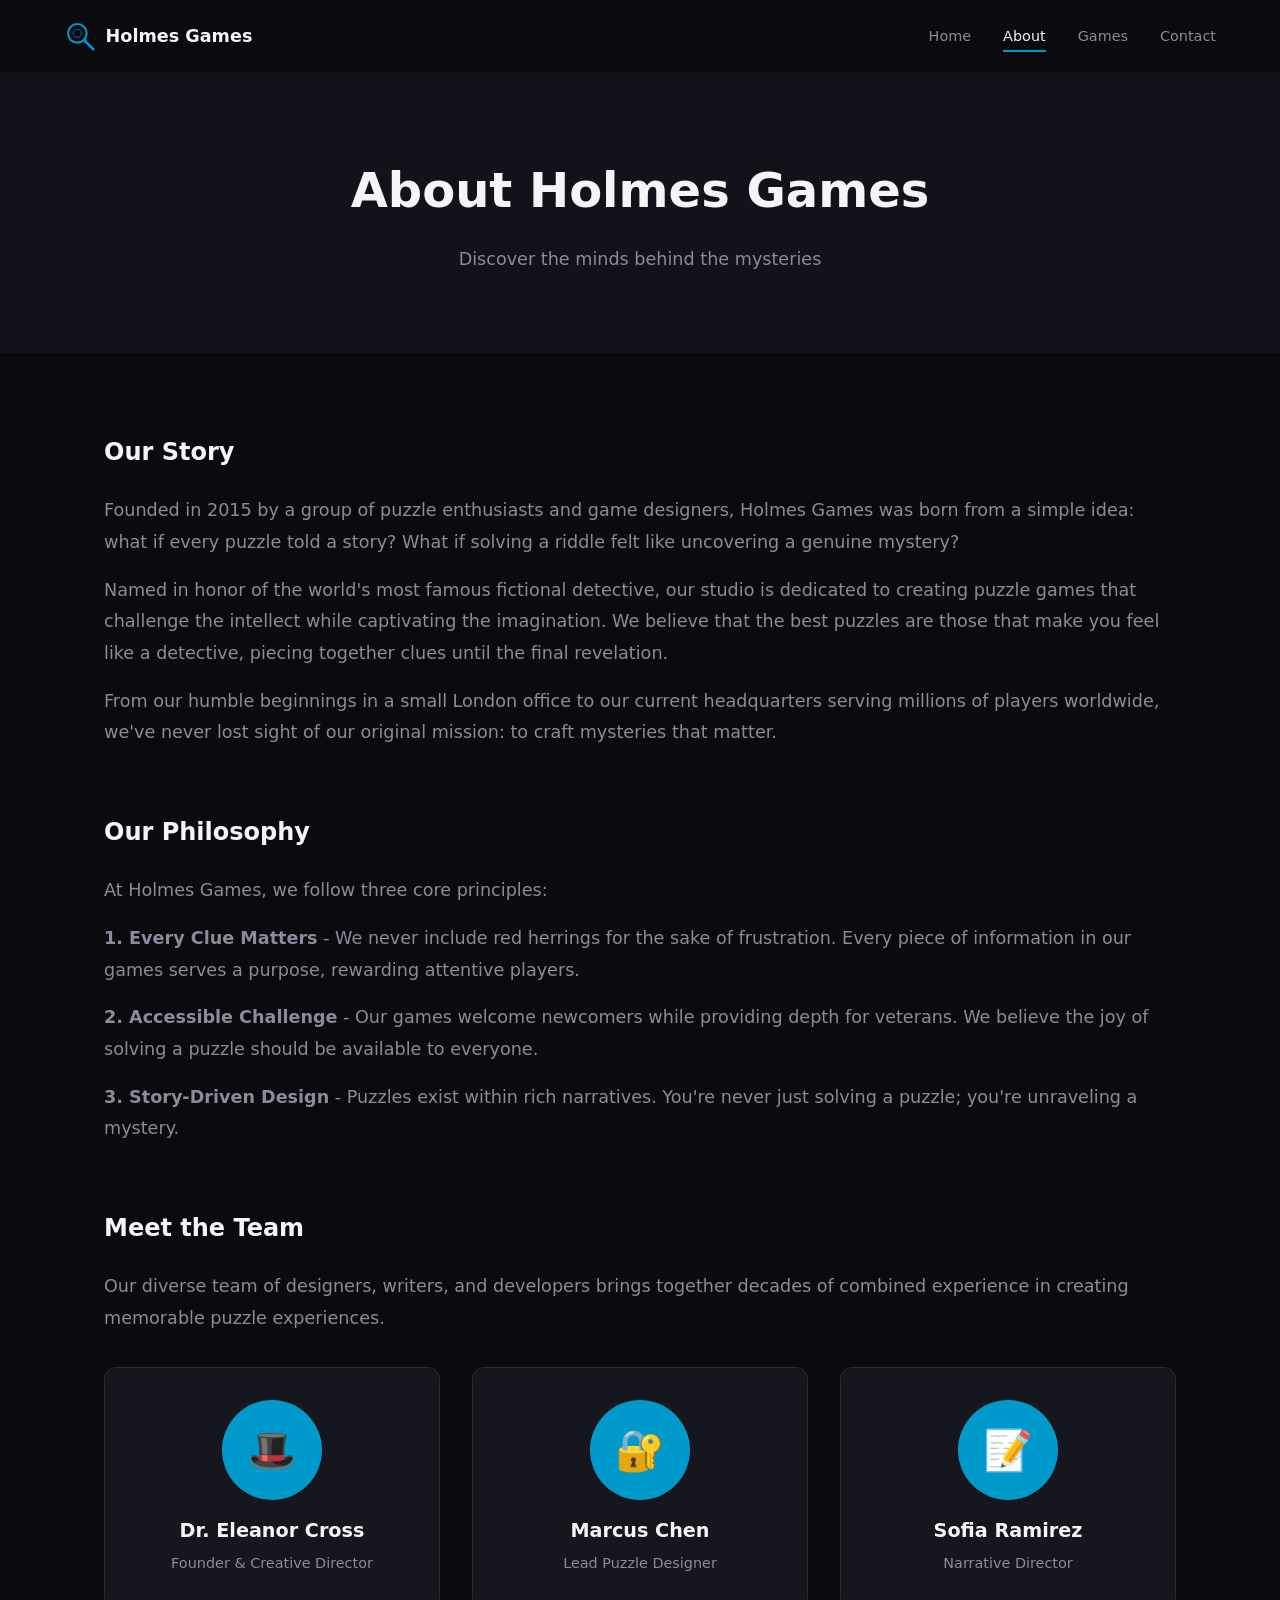
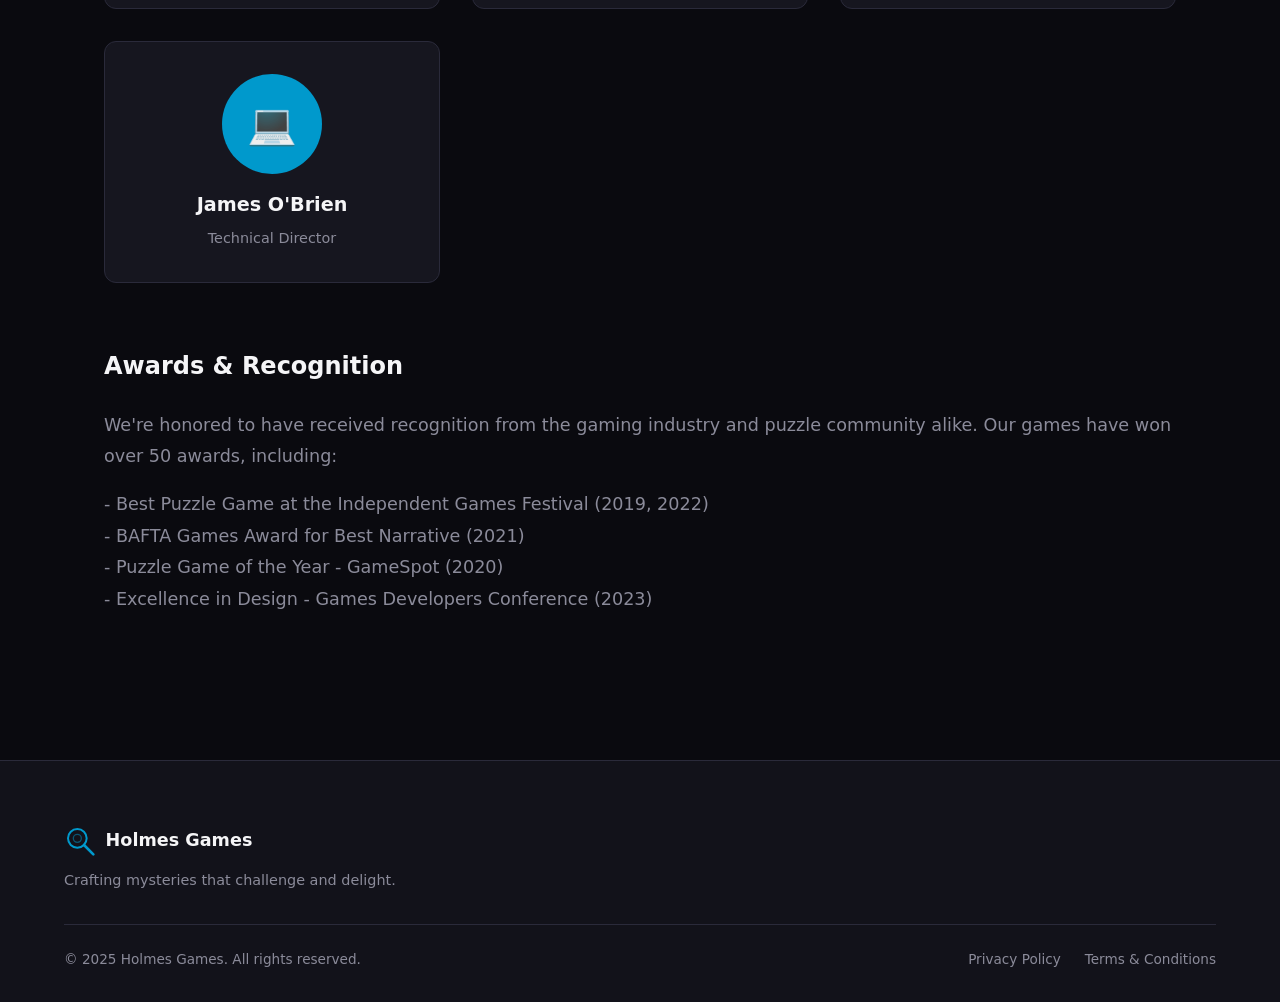
==== about.html @ ea0aa801 "full first website push" ====
<!DOCTYPE html>
<html lang="en">
<head>
    <meta charset="UTF-8">
    <meta name="viewport" content="width=device-width, initial-scale=1.0">
    <title>About Us | Holmes Games</title>
    <link rel="stylesheet" href="styles.css">
</head>
<body>
    <!-- Navigation -->
    <nav class="navbar">
        <a href="index.html" class="logo">
            <svg class="logo-icon" viewBox="0 0 48 48" fill="none" xmlns="http://www.w3.org/2000/svg">
                <circle cx="20" cy="20" r="14" stroke="currentColor" stroke-width="3" fill="none"/>
                <line x1="30" y1="30" x2="44" y2="44" stroke="currentColor" stroke-width="4" stroke-linecap="round"/>
                <circle cx="20" cy="20" r="6" stroke="currentColor" stroke-width="2" fill="none" opacity="0.5"/>
            </svg>
            <span class="logo-text">Holmes Games</span>
        </a>
        <button class="mobile-menu-btn" onclick="toggleMobileMenu()">
            <span></span>
            <span></span>
            <span></span>
        </button>
        <ul class="nav-links">
            <li><a href="index.html">Home</a></li>
            <li><a href="about.html" class="active">About</a></li>
            <li><a href="games.html">Games</a></li>
            <li><a href="contact.html">Contact</a></li>
        </ul>
    </nav>

    <!-- Page Header -->
    <header class="page-header">
        <h1>About Holmes Games</h1>
        <p>Discover the minds behind the mysteries</p>
    </header>

    <!-- About Content -->
    <main class="about-content">
        <section class="about-section">
            <h2>Our Story</h2>
            <p>
                Founded in 2015 by a group of puzzle enthusiasts and game designers, Holmes Games 
                was born from a simple idea: what if every puzzle told a story? What if solving 
                a riddle felt like uncovering a genuine mystery?
            </p>
            <p>
                Named in honor of the world's most famous fictional detective, our studio is 
                dedicated to creating puzzle games that challenge the intellect while captivating 
                the imagination. We believe that the best puzzles are those that make you feel 
                like a detective, piecing together clues until the final revelation.
            </p>
            <p>
                From our humble beginnings in a small London office to our current headquarters 
                serving millions of players worldwide, we've never lost sight of our original 
                mission: to craft mysteries that matter.
            </p>
        </section>

        <section class="about-section">
            <h2>Our Philosophy</h2>
            <p>
                At Holmes Games, we follow three core principles:
            </p>
            <p>
                <strong>1. Every Clue Matters</strong> - We never include red herrings for the sake of 
                frustration. Every piece of information in our games serves a purpose, rewarding 
                attentive players.
            </p>
            <p>
                <strong>2. Accessible Challenge</strong> - Our games welcome newcomers while providing 
                depth for veterans. We believe the joy of solving a puzzle should be available to 
                everyone.
            </p>
            <p>
                <strong>3. Story-Driven Design</strong> - Puzzles exist within rich narratives. 
                You're never just solving a puzzle; you're unraveling a mystery.
            </p>
        </section>

        <section class="about-section">
            <h2>Meet the Team</h2>
            <p>
                Our diverse team of designers, writers, and developers brings together decades 
                of combined experience in creating memorable puzzle experiences.
            </p>
            <div class="team-grid">
                <div class="team-member">
                    <div class="team-avatar">🎩</div>
                    <h3>Dr. Eleanor Cross</h3>
                    <span>Founder & Creative Director</span>
                </div>
                <div class="team-member">
                    <div class="team-avatar">🔐</div>
                    <h3>Marcus Chen</h3>
                    <span>Lead Puzzle Designer</span>
                </div>
                <div class="team-member">
                    <div class="team-avatar">📝</div>
                    <h3>Sofia Ramirez</h3>
                    <span>Narrative Director</span>
                </div>
                <div class="team-member">
                    <div class="team-avatar">💻</div>
                    <h3>James O'Brien</h3>
                    <span>Technical Director</span>
                </div>
            </div>
        </section>

        <section class="about-section">
            <h2>Awards & Recognition</h2>
            <p>
                We're honored to have received recognition from the gaming industry and puzzle 
                community alike. Our games have won over 50 awards, including:
            </p>
            <p>
                - Best Puzzle Game at the Independent Games Festival (2019, 2022)<br>
                - BAFTA Games Award for Best Narrative (2021)<br>
                - Puzzle Game of the Year - GameSpot (2020)<br>
                - Excellence in Design - Games Developers Conference (2023)
            </p>
        </section>
    </main>

    <!-- Footer -->
    <footer class="footer">
        <div class="footer-main">
            <div class="footer-brand">
                <a href="index.html" class="logo">
                    <svg class="logo-icon" viewBox="0 0 48 48" fill="none" xmlns="http://www.w3.org/2000/svg">
                        <circle cx="20" cy="20" r="14" stroke="currentColor" stroke-width="3" fill="none"/>
                        <line x1="30" y1="30" x2="44" y2="44" stroke="currentColor" stroke-width="4" stroke-linecap="round"/>
                        <circle cx="20" cy="20" r="6" stroke="currentColor" stroke-width="2" fill="none" opacity="0.5"/>
                    </svg>
                    <span class="logo-text">Holmes Games</span>
                </a>
                <p class="footer-tagline">Crafting mysteries that challenge and delight.</p>
            </div>
        </div>
        <div class="footer-bottom">
            <p>&copy; 2025 Holmes Games. All rights reserved.</p>
            <div class="footer-links">
                <a href="privacy.html">Privacy Policy</a>
                <a href="terms.html">Terms & Conditions</a>
            </div>
        </div>
    </footer>

    <script src="script.js"></script>
</body>
</html>
---- styles.css ----
/* CSS Reset & Variables */
* {
    margin: 0;
    padding: 0;
    box-sizing: border-box;
}

:root {
    --color-bg: #0a0a0f;
    --color-bg-secondary: #12121a;
    --color-bg-card: #16161f;
    --color-text: #f5f5f7;
    --color-text-muted: #8b8b9a;
    --color-primary: #09c;
    --color-primary-hover: #0ad;
    --color-accent: #0ad;
    --color-highlight-accent: rgb(94, 200, 232);
    --color-border: #2a2a3a;
    
    --font-sans: 'Segoe UI', system-ui, -apple-system, sans-serif;
    --font-serif: Georgia, 'Times New Roman', serif;
    
    --transition-fast: 0.2s ease;
    --transition-medium: 0.3s ease;
}

html {
    scroll-behavior: smooth;
}

body {
    font-family: var(--font-sans);
    background-color: var(--color-bg);
    color: var(--color-text);
    line-height: 1.6;
    min-height: 100vh;
}

a {
    text-decoration: none;
    color: inherit;
    transition: color var(--transition-fast);
}

/* Navigation */
.navbar {
    display: flex;
    justify-content: space-between;
    align-items: center;
    padding: 1.25rem 5%;
    background: var(--color-bg);
    position: sticky;
    top: 0;
    z-index: 1000;
}

.logo {
    display: flex;
    align-items: center;
    gap: 0.6rem;
}

.logo-icon {
    width: 32px;
    height: 32px;
    color: var(--color-primary);
}

.logo-text {
    font-family: var(--font-sans);
    font-size: 1.1rem;
    font-weight: 700;
    color: var(--color-text);
}

.nav-links {
    display: flex;
    list-style: none;
    gap: 2rem;
}

.nav-links a {
    font-size: 0.9rem;
    font-weight: 500;
    color: var(--color-text-muted);
    position: relative;
    padding: 0.5rem 0;
}

.nav-links a:hover,
.nav-links a.active {
    color: var(--color-text);
}

.nav-links a::after {
    content: '';
    position: absolute;
    bottom: 0;
    left: 0;
    width: 0;
    height: 2px;
    background: var(--color-primary);
    transition: width var(--transition-medium);
}

.nav-links a:hover::after,
.nav-links a.active::after {
    width: 100%;
}

.mobile-menu-btn {
    display: none;
    flex-direction: column;
    gap: 5px;
    background: none;
    border: none;
    cursor: pointer;
    padding: 0.5rem;
}

.mobile-menu-btn span {
    width: 25px;
    height: 2px;
    background: var(--color-text);
    transition: var(--transition-fast);
}

/* Hero Section */
.hero {
    display: flex;
    flex-direction: column;
    align-items: center;
    justify-content: center;
    min-height: 75vh;
    padding: 6rem 5%;
    text-align: center;
    /* background: var(--color-bg); */
    background-image: url("./hero-bg.png");
    background-position: center;
    background-size: cover;
    position: relative;
}

.hero-content {
    max-width: 900px;
    position: relative;
    z-index: 2;
}

.hero-tagline {
    font-size: 1em;
    font-weight: 400;
    text-transform: uppercase;
    letter-spacing: 2px;
    color: var(--color-highlight-accent);
    margin-bottom: 1.5rem;
}

.hero-title {
    font-family: var(--font-sans);
    font-size: clamp(2.5rem, 6vw, 4.5rem);
    font-weight: 700;
    line-height: 1.2;
    margin-bottom: 1.5rem;
}

.hero-line {
    display: block;
}
.hero-emphasis {
    font-style: italic;
    font-size: 1.05em;
}

.hero-line.highlight {
    color: var(--color-text);
}

.hero-description {
    font-size: 1.25rem;
    color: var(--color-text-muted);
    margin-bottom: 2rem;
    max-width: 700px;
    margin-left: auto;
    margin-right: auto;
    line-height: 1.6;
}

.hero-buttons {
    display: flex;
    gap: 1rem;
    justify-content: center;
    flex-wrap: wrap;
}

.btn {
    display: inline-block;
    padding: 0.875rem 1.75rem;
    font-size: 0.95rem;
    font-weight: 600;
    border-radius: 6px;
    cursor: pointer;
    transition: all var(--transition-fast);
    border: none;
}

.btn-primary {
    background: var(--color-primary);
    color: #ffffff;
}

.btn-primary:hover {
    background: var(--color-primary-hover);
}

.btn-secondary {
    background: var(--color-bg-card);
    color: var(--color-text);
    border: 1px solid var(--color-border);
}

.btn-secondary:hover {
    border-color: var(--color-primary);
    color: var(--color-primary);
}

/* Featured Games Section */
.featured-games {
    padding: 6rem 5%;
    background: var(--color-bg-secondary);
}

.section-header {
    text-align: center;
    margin-bottom: 4rem;
}

.section-header h2 {
    font-family: var(--font-sans);
    font-size: 2.5rem;
    margin-bottom: 0.75rem;
    font-weight: 600;
}

.section-header p {
    color: var(--color-text-muted);
    font-size: 1.1rem;
}

.games-grid {
    display: grid;
    grid-template-columns: repeat(auto-fit, minmax(300px, 1fr));
    gap: 2rem;
    max-width: 1400px;
    margin: 0 auto;
}

.game-card {
    background: var(--color-bg-card);
    border-radius: 12px;
    overflow: hidden;
    transition: transform var(--transition-medium), box-shadow var(--transition-medium);
    border: 1px solid var(--color-border);
}

.game-card:hover {
    transform: translateY(-8px);
    box-shadow: 0 20px 40px rgba(0, 153, 204, 0.15);
}

.game-image {
    height: 200px;
    display: flex;
    align-items: center;
    justify-content: center;
    position: relative;
}

.game-icon {
    font-size: 4rem;
}

.game-badge {
    position: absolute;
    top: 1rem;
    right: 1rem;
    background: var(--color-primary);
    color: #ffffff;
    padding: 0.35rem 0.75rem;
    border-radius: 20px;
    font-size: 0.75rem;
    font-weight: 600;
    text-transform: uppercase;
}

.game-content {
    padding: 1.5rem;
}

.game-genre {
    display: inline-block;
    font-size: 0.75rem;
    text-transform: uppercase;
    letter-spacing: 1px;
    color: var(--color-primary);
    margin-bottom: 0.5rem;
}

.game-content h3 {
    font-family: var(--font-sans);
    font-size: 1.4rem;
    margin-bottom: 0.75rem;
    font-weight: 700;
}

.game-content p {
    color: var(--color-text-muted);
    font-size: 0.95rem;
    margin-bottom: 1rem;
    line-height: 1.5;
    max-width: 600px;
}

.game-link {
    color: var(--color-primary);
    font-weight: 600;
    font-size: 0.9rem;
    position: relative;
    display: inline-block;
}

.game-link:hover {
    color: var(--color-highlight-accent);
}

/* Stats Section */
.stats-section {
    display: flex;
    justify-content: center;
    gap: 6rem;
    padding: 5rem 5%;
    background: var(--color-bg);
    flex-wrap: wrap;
}

.stat {
    text-align: center;
}

.stat-number {
    display: block;
    font-family: var(--font-sans);
    font-size: 3.5rem;
    font-weight: 700;
    color: var(--color-primary);
    margin-bottom: 0.5rem;
}

.stat-label {
    display: block;
    font-size: 0.9rem;
    color: var(--color-text-muted);
    text-transform: uppercase;
    letter-spacing: 1px;
    margin-bottom: 0.5rem;
    font-weight: 600;
}

/* Footer */
.footer {
    background: var(--color-bg-secondary);
    padding: 4rem 5% 2rem;
    border-top: 1px solid var(--color-border);
}

.footer-main {
    max-width: 1400px;
    margin: 0 auto 2rem;
}

.footer-brand .logo {
    margin-bottom: 0.75rem;
}

.footer-tagline {
    color: var(--color-text-muted);
    font-size: 0.9rem;
}

.footer-bottom {
    display: flex;
    justify-content: space-between;
    align-items: center;
    padding-top: 1.5rem;
    border-top: 1px solid var(--color-border);
    flex-wrap: wrap;
    gap: 1rem;
    max-width: 1400px;
    margin: 0 auto;
}

.footer-bottom p {
    color: var(--color-text-muted);
    font-size: 0.85rem;
}

.footer-links {
    display: flex;
    gap: 1.5rem;
}

.footer-links a {
    color: var(--color-text-muted);
    font-size: 0.85rem;
}

.footer-links a:hover {
    color: var(--color-text);
}

/* About Page Styles */
.page-header {
    text-align: center;
    padding: 5rem 4rem;
    background: var(--color-bg-secondary);
}

.page-header h1 {
    font-family: var(--font-sans);
    font-size: clamp(2rem, 4vw, 3rem);
    margin-bottom: 1rem;
    font-weight: 700;
}

.page-header p {
    color: var(--color-text-muted);
    font-size: 1.1rem;
    max-width: 600px;
    margin: 0 auto;
}

.about-content {
    padding: 5rem 5%;
    max-width: 1200px;
    margin: 0 auto;
}

.about-section {
    margin-bottom: 4rem;
}

.about-section h2 {
    font-family: var(--font-sans);
    font-size: 1.5rem;
    color: var(--color-text);
    margin-bottom: 1.5rem;
    font-weight: 700;
}

.about-section p {
    color: var(--color-text-muted);
    font-size: 1.1rem;
    line-height: 1.8;
    margin-bottom: 1rem;
}

.team-grid {
    display: grid;
    grid-template-columns: repeat(auto-fit, minmax(250px, 1fr));
    gap: 2rem;
    margin-top: 2rem;
}

.team-member {
    background: var(--color-bg-card);
    padding: 2rem;
    border-radius: 12px;
    text-align: center;
    border: 1px solid var(--color-border);
}

.team-avatar {
    width: 100px;
    height: 100px;
    border-radius: 50%;
    background: var(--color-primary);
    margin: 0 auto 1rem;
    display: flex;
    align-items: center;
    justify-content: center;
    font-size: 2.5rem;
}

.team-member h3 {
    font-size: 1.2rem;
    margin-bottom: 0.25rem;
}

.team-member span {
    color: var(--color-text-muted);
    font-size: 0.9rem;
}

/* Games Page Styles */
.games-page-grid {
    padding: 0;
    display: flex;
    flex-direction: column;
    gap: 0;
}

.game-card-large {
    display: flex;
    flex-direction: row;
    background: var(--color-bg);
    overflow: hidden;
    border-bottom: 1px solid var(--color-border);
    transition: background var(--transition-medium);
}

.game-card-large:hover {
    background: var(--color-bg-card);
}

.game-card-large .game-image {
    width: 400px;
    min-height: 320px;
    flex-shrink: 0;
    height: auto;
}

.game-card-large .game-content {
    padding: 2.5rem 3rem;
}

.game-card-large h3 {
    font-family: var(--font-sans);
    font-size: 1.75rem;
    margin-bottom: 1rem;
    font-weight: 700;
}

.game-features {
    display: flex;
    flex-wrap: wrap;
    gap: 0.5rem;
    margin-top: 1.5rem;
}

.game-feature {
    background: var(--color-bg-secondary);
    padding: 0.4rem 0.85rem;
    border-radius: 4px;
    font-size: 0.75rem;
    color: var(--color-text-muted);
    font-weight: 500;
}

/* Contact Page Styles */
.contact-section {
    padding: 5rem 5%;
    max-width: 800px;
    margin: 0 auto;
}

.contact-form {
    background: var(--color-bg-card);
    padding: 3rem;
    border-radius: 16px;
    border: 1px solid var(--color-border);
}

.form-group {
    margin-bottom: 1.5rem;
}

.form-group label {
    display: block;
    margin-bottom: 0.5rem;
    font-weight: 500;
    color: var(--color-text);
}

.form-group input,
.form-group textarea,
.form-group select {
    width: 100%;
    padding: 1rem;
    background: var(--color-bg);
    border: 1px solid var(--color-border);
    border-radius: 8px;
    color: var(--color-text);
    font-family: var(--font-sans);
    font-size: 1rem;
    transition: border-color var(--transition-fast);
}

.form-group input:focus,
.form-group textarea:focus,
.form-group select:focus {
    outline: none;
    border-color: var(--color-primary);
}

.form-group textarea {
    min-height: 150px;
    resize: vertical;
}

.form-submit {
    width: 100%;
    padding: 1rem;
    background: var(--color-primary);
    color: var(--color-bg);
    border: none;
    border-radius: 8px;
    font-size: 1rem;
    font-weight: 600;
    cursor: pointer;
    transition: background var(--transition-fast);
}

.form-submit:hover {
    background: var(--color-primary-hover);
}

/* Security warning banner (for training display) */
.security-warning {
    background: #ff4444;
    color: white;
    padding: 1rem;
    text-align: center;
    font-size: 0.9rem;
}

.security-warning strong {
    display: block;
    margin-bottom: 0.25rem;
}

/* Legal Pages */
.legal-content {
    padding: 4rem 5%;
    max-width: 900px;
    margin: 0 auto;
}

.legal-content h2 {
    font-family: var(--font-sans);
    font-size: 1.25rem;
    color: var(--color-text);
    margin-top: 2rem;
    margin-bottom: 1rem;
    font-weight: 700;
}

.legal-content p,
.legal-content li {
    color: var(--color-text-muted);
    line-height: 1.8;
    margin-bottom: 1rem;
}

.legal-content ul {
    padding-left: 1.5rem;
}

/* Responsive Design */
@media (max-width: 768px) {
    .nav-links {
        display: none;
        position: absolute;
        top: 100%;
        left: 0;
        right: 0;
        background: var(--color-bg-secondary);
        flex-direction: column;
        padding: 1rem;
        gap: 0;
        border-bottom: 1px solid var(--color-border);
    }

    .nav-links.active {
        display: flex;
    }

    .nav-links li {
        border-bottom: 1px solid var(--color-border);
    }

    .nav-links li:last-child {
        border-bottom: none;
    }

    .nav-links a {
        display: block;
        padding: 1rem;
    }

    .mobile-menu-btn {
        display: flex;
    }

    .hero {
        padding: 4rem 5%;
        min-height: 50vh;
    }

    .magnifying-glass-hero {
        width: 300px;
        height: 300px;
    }

    .stats-section {
        gap: 2rem 4rem;
        padding: 3rem 5%;
    }

    .stat-number {
        font-size: 2.5rem;
    }

    .footer-bottom {
        flex-direction: column;
        text-align: center;
    }

    .game-card {
        flex-direction: column;
    }

    .game-card .game-image {
        width: 100%;
        min-height: 200px;
    }

    .game-card .game-content {
        padding: 1.5rem;
    }

    .game-card-large {
        flex-direction: column;
    }

    .game-card-large .game-image {
        width: 100%;
        min-height: 200px;
    }

    .game-card-large .game-content {
        padding: 1.5rem;
    }

    .contact-form {
        padding: 1.5rem;
    }
}
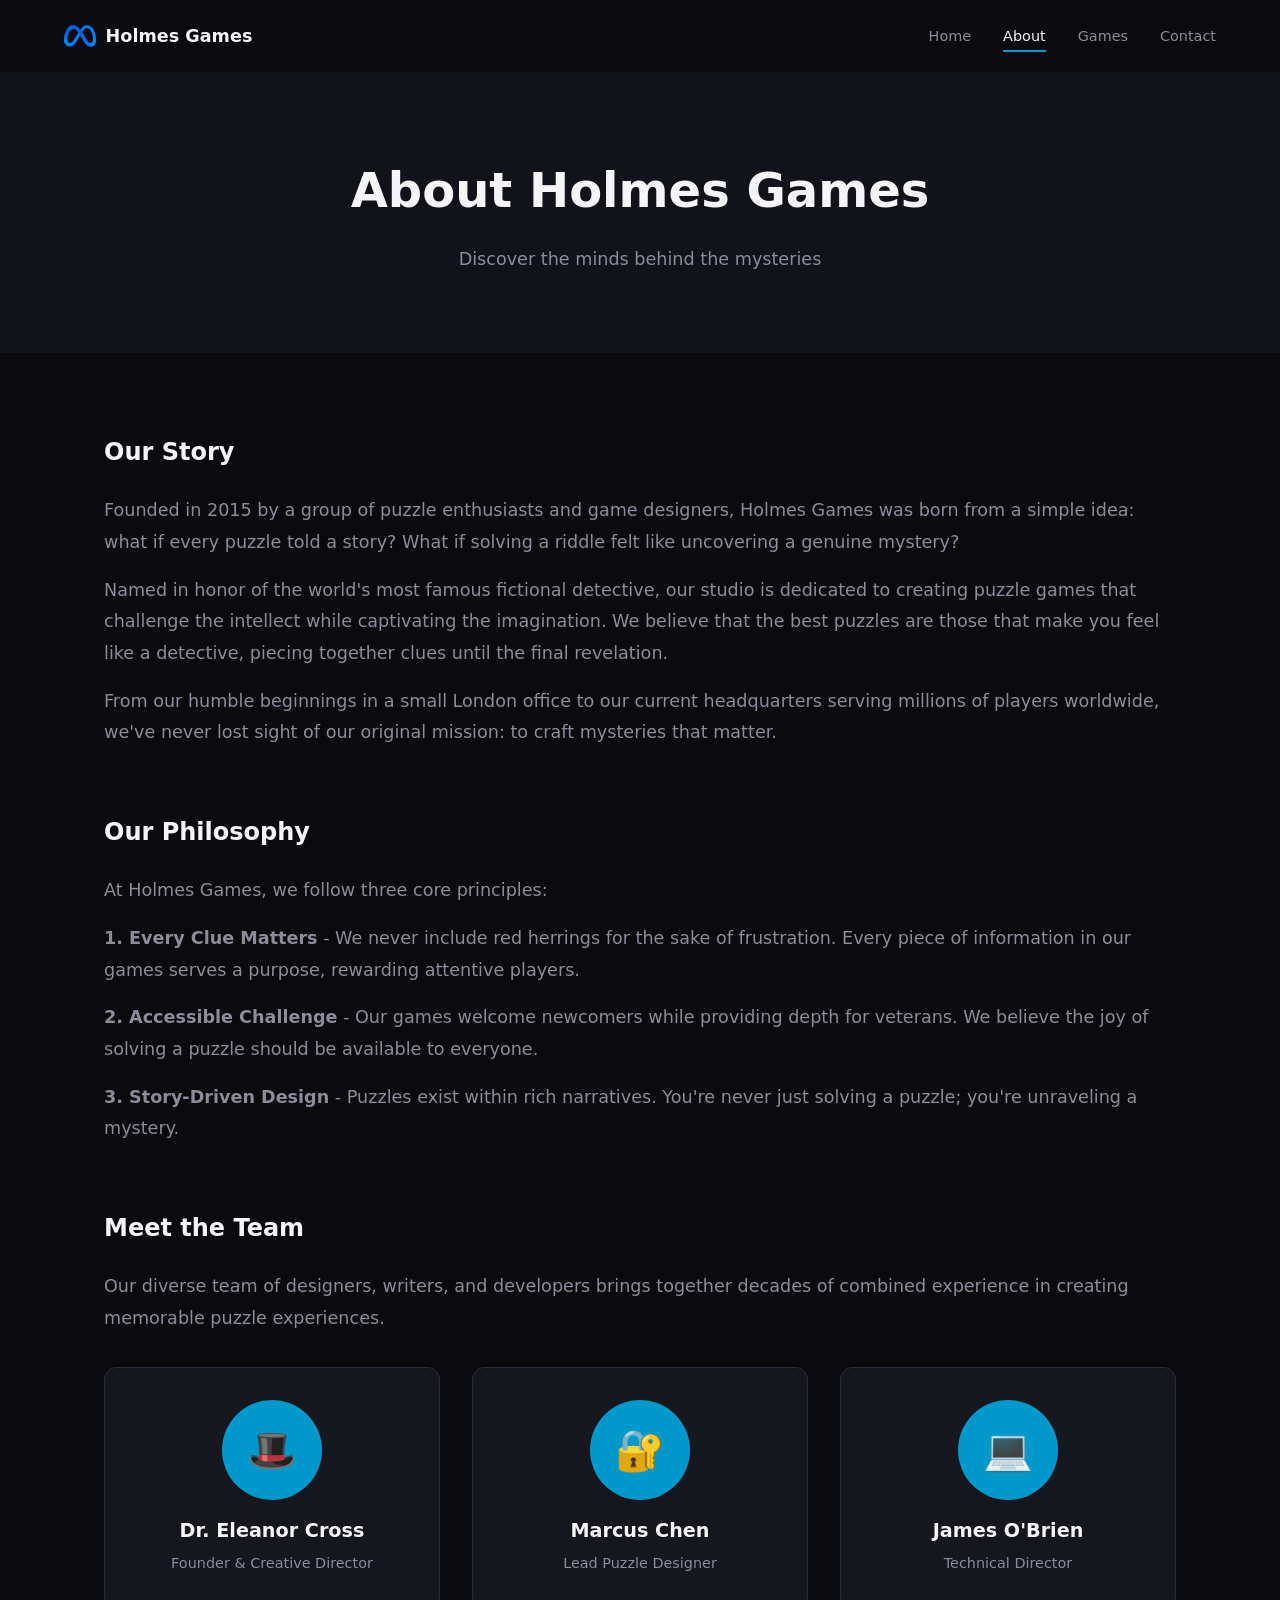
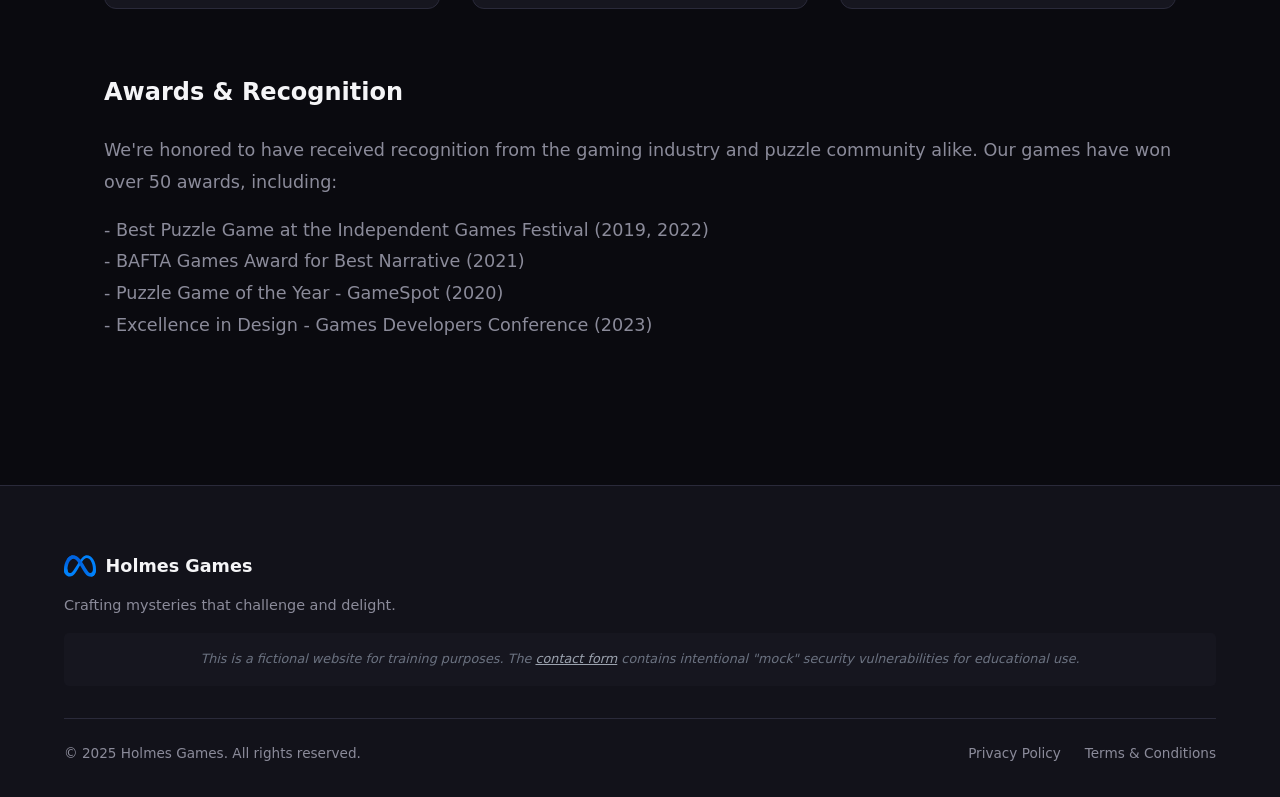
==== commit 10e92e40: "rework of warning ui, terms and privacy content" ====
--- a/about.html
+++ b/about.html
@@ -10,10 +10,8 @@
     <!-- Navigation -->
     <nav class="navbar">
         <a href="index.html" class="logo">
-            <svg class="logo-icon" viewBox="0 0 48 48" fill="none" xmlns="http://www.w3.org/2000/svg">
-                <circle cx="20" cy="20" r="14" stroke="currentColor" stroke-width="3" fill="none"/>
-                <line x1="30" y1="30" x2="44" y2="44" stroke="currentColor" stroke-width="4" stroke-linecap="round"/>
-                <circle cx="20" cy="20" r="6" stroke="currentColor" stroke-width="2" fill="none" opacity="0.5"/>
+            <svg class="logo-icon" preserveAspectRatio="xMidYMid" viewBox="0 0 256 171">
+                <defs><linearGradient id="meta__a" x1="13.878%" x2="89.144%" y1="55.934%" y2="58.694%"><stop offset="0%" stop-color="#0064E1"/><stop offset="40%" stop-color="#0064E1"/><stop offset="83%" stop-color="#0073EE"/><stop offset="100%" stop-color="#0082FB"/></linearGradient><linearGradient id="meta__b" x1="54.315%" x2="54.315%" y1="82.782%" y2="39.307%"><stop offset="0%" stop-color="#0082FB"/><stop offset="100%" stop-color="#0064E0"/></linearGradient></defs><path fill="#0081FB" d="M27.651 112.136c0 9.775 2.146 17.28 4.95 21.82 3.677 5.947 9.16 8.466 14.751 8.466 7.211 0 13.808-1.79 26.52-19.372 10.185-14.092 22.186-33.874 30.26-46.275l13.675-21.01c9.499-14.591 20.493-30.811 33.1-41.806C161.196 4.985 172.298 0 183.47 0c18.758 0 36.625 10.87 50.3 31.257C248.735 53.584 256 81.707 256 110.729c0 17.253-3.4 29.93-9.187 39.946-5.591 9.686-16.488 19.363-34.818 19.363v-27.616c15.695 0 19.612-14.422 19.612-30.927 0-23.52-5.484-49.623-17.564-68.273-8.574-13.23-19.684-21.313-31.907-21.313-13.22 0-23.859 9.97-35.815 27.75-6.356 9.445-12.882 20.956-20.208 33.944l-8.066 14.289c-16.203 28.728-20.307 35.271-28.408 46.07-14.2 18.91-26.324 26.076-42.287 26.076-18.935 0-30.91-8.2-38.325-20.556C2.973 139.413 0 126.202 0 111.148l27.651.988Z"/><path fill="url(#meta__a)" d="M21.802 33.206C34.48 13.666 52.774 0 73.757 0 85.91 0 97.99 3.597 110.605 13.897c13.798 11.261 28.505 29.805 46.853 60.368l6.58 10.967c15.881 26.459 24.917 40.07 30.205 46.49 6.802 8.243 11.565 10.7 17.752 10.7 15.695 0 19.612-14.422 19.612-30.927l24.393-.766c0 17.253-3.4 29.93-9.187 39.946-5.591 9.686-16.488 19.363-34.818 19.363-11.395 0-21.49-2.475-32.654-13.007-8.582-8.083-18.615-22.443-26.334-35.352l-22.96-38.352C118.528 64.08 107.96 49.73 101.845 43.23c-6.578-6.988-15.036-15.428-28.532-15.428-10.923 0-20.2 7.666-27.963 19.39L21.802 33.206Z"/><path fill="url(#meta__b)" d="M73.312 27.802c-10.923 0-20.2 7.666-27.963 19.39-10.976 16.568-17.698 41.245-17.698 64.944 0 9.775 2.146 17.28 4.95 21.82L9.027 149.482C2.973 139.413 0 126.202 0 111.148 0 83.772 7.514 55.24 21.802 33.206 34.48 13.666 52.774 0 73.757 0l-.445 27.802Z"/>
             </svg>
             <span class="logo-text">Holmes Games</span>
         </a>
@@ -97,11 +95,6 @@
                     <span>Lead Puzzle Designer</span>
                 </div>
                 <div class="team-member">
-                    <div class="team-avatar">📝</div>
-                    <h3>Sofia Ramirez</h3>
-                    <span>Narrative Director</span>
-                </div>
-                <div class="team-member">
                     <div class="team-avatar">💻</div>
                     <h3>James O'Brien</h3>
                     <span>Technical Director</span>
@@ -129,14 +122,13 @@
         <div class="footer-main">
             <div class="footer-brand">
                 <a href="index.html" class="logo">
-                    <svg class="logo-icon" viewBox="0 0 48 48" fill="none" xmlns="http://www.w3.org/2000/svg">
-                        <circle cx="20" cy="20" r="14" stroke="currentColor" stroke-width="3" fill="none"/>
-                        <line x1="30" y1="30" x2="44" y2="44" stroke="currentColor" stroke-width="4" stroke-linecap="round"/>
-                        <circle cx="20" cy="20" r="6" stroke="currentColor" stroke-width="2" fill="none" opacity="0.5"/>
+                    <svg class="logo-icon" preserveAspectRatio="xMidYMid" viewBox="0 0 256 171">
+                        <defs><linearGradient id="meta__a" x1="13.878%" x2="89.144%" y1="55.934%" y2="58.694%"><stop offset="0%" stop-color="#0064E1"/><stop offset="40%" stop-color="#0064E1"/><stop offset="83%" stop-color="#0073EE"/><stop offset="100%" stop-color="#0082FB"/></linearGradient><linearGradient id="meta__b" x1="54.315%" x2="54.315%" y1="82.782%" y2="39.307%"><stop offset="0%" stop-color="#0082FB"/><stop offset="100%" stop-color="#0064E0"/></linearGradient></defs><path fill="#0081FB" d="M27.651 112.136c0 9.775 2.146 17.28 4.95 21.82 3.677 5.947 9.16 8.466 14.751 8.466 7.211 0 13.808-1.79 26.52-19.372 10.185-14.092 22.186-33.874 30.26-46.275l13.675-21.01c9.499-14.591 20.493-30.811 33.1-41.806C161.196 4.985 172.298 0 183.47 0c18.758 0 36.625 10.87 50.3 31.257C248.735 53.584 256 81.707 256 110.729c0 17.253-3.4 29.93-9.187 39.946-5.591 9.686-16.488 19.363-34.818 19.363v-27.616c15.695 0 19.612-14.422 19.612-30.927 0-23.52-5.484-49.623-17.564-68.273-8.574-13.23-19.684-21.313-31.907-21.313-13.22 0-23.859 9.97-35.815 27.75-6.356 9.445-12.882 20.956-20.208 33.944l-8.066 14.289c-16.203 28.728-20.307 35.271-28.408 46.07-14.2 18.91-26.324 26.076-42.287 26.076-18.935 0-30.91-8.2-38.325-20.556C2.973 139.413 0 126.202 0 111.148l27.651.988Z"/><path fill="url(#meta__a)" d="M21.802 33.206C34.48 13.666 52.774 0 73.757 0 85.91 0 97.99 3.597 110.605 13.897c13.798 11.261 28.505 29.805 46.853 60.368l6.58 10.967c15.881 26.459 24.917 40.07 30.205 46.49 6.802 8.243 11.565 10.7 17.752 10.7 15.695 0 19.612-14.422 19.612-30.927l24.393-.766c0 17.253-3.4 29.93-9.187 39.946-5.591 9.686-16.488 19.363-34.818 19.363-11.395 0-21.49-2.475-32.654-13.007-8.582-8.083-18.615-22.443-26.334-35.352l-22.96-38.352C118.528 64.08 107.96 49.73 101.845 43.23c-6.578-6.988-15.036-15.428-28.532-15.428-10.923 0-20.2 7.666-27.963 19.39L21.802 33.206Z"/><path fill="url(#meta__b)" d="M73.312 27.802c-10.923 0-20.2 7.666-27.963 19.39-10.976 16.568-17.698 41.245-17.698 64.944 0 9.775 2.146 17.28 4.95 21.82L9.027 149.482C2.973 139.413 0 126.202 0 111.148 0 83.772 7.514 55.24 21.802 33.206 34.48 13.666 52.774 0 73.757 0l-.445 27.802Z"/>
                     </svg>
                     <span class="logo-text">Holmes Games</span>
                 </a>
                 <p class="footer-tagline">Crafting mysteries that challenge and delight.</p>
+                <p class="footer-training-notice">This is a fictional website for training purposes. The <a href="contact.html">contact form</a> contains intentional "mock" security vulnerabilities for educational use.</p>
             </div>
         </div>
         <div class="footer-bottom">
--- a/styles.css
+++ b/styles.css
@@ -624,18 +624,25 @@
     background: var(--color-primary-hover);
 }
 
-/* Security warning banner (for training display) */
-.security-warning {
-    background: #ff4444;
-    color: white;
-    padding: 1rem;
+/* Subtle footer training notice */
+.footer-training-notice {
+    margin: 1rem 0;
     text-align: center;
-    font-size: 0.9rem;
-}
-
-.security-warning strong {
-    display: block;
-    margin-bottom: 0.25rem;
+    padding: 1rem 5%;
+    background: var(--color-bg-card);
+    font-size: 0.8rem;
+    color: #6b7280;
+    border-radius: 5px;
+    font-style: italic;
+}
+
+.footer-training-notice a {
+    color: #9ca3af;
+    text-decoration: underline;
+}
+
+.footer-training-notice a:hover {
+    color: var(--color-text-muted);
 }
 
 /* Legal Pages */
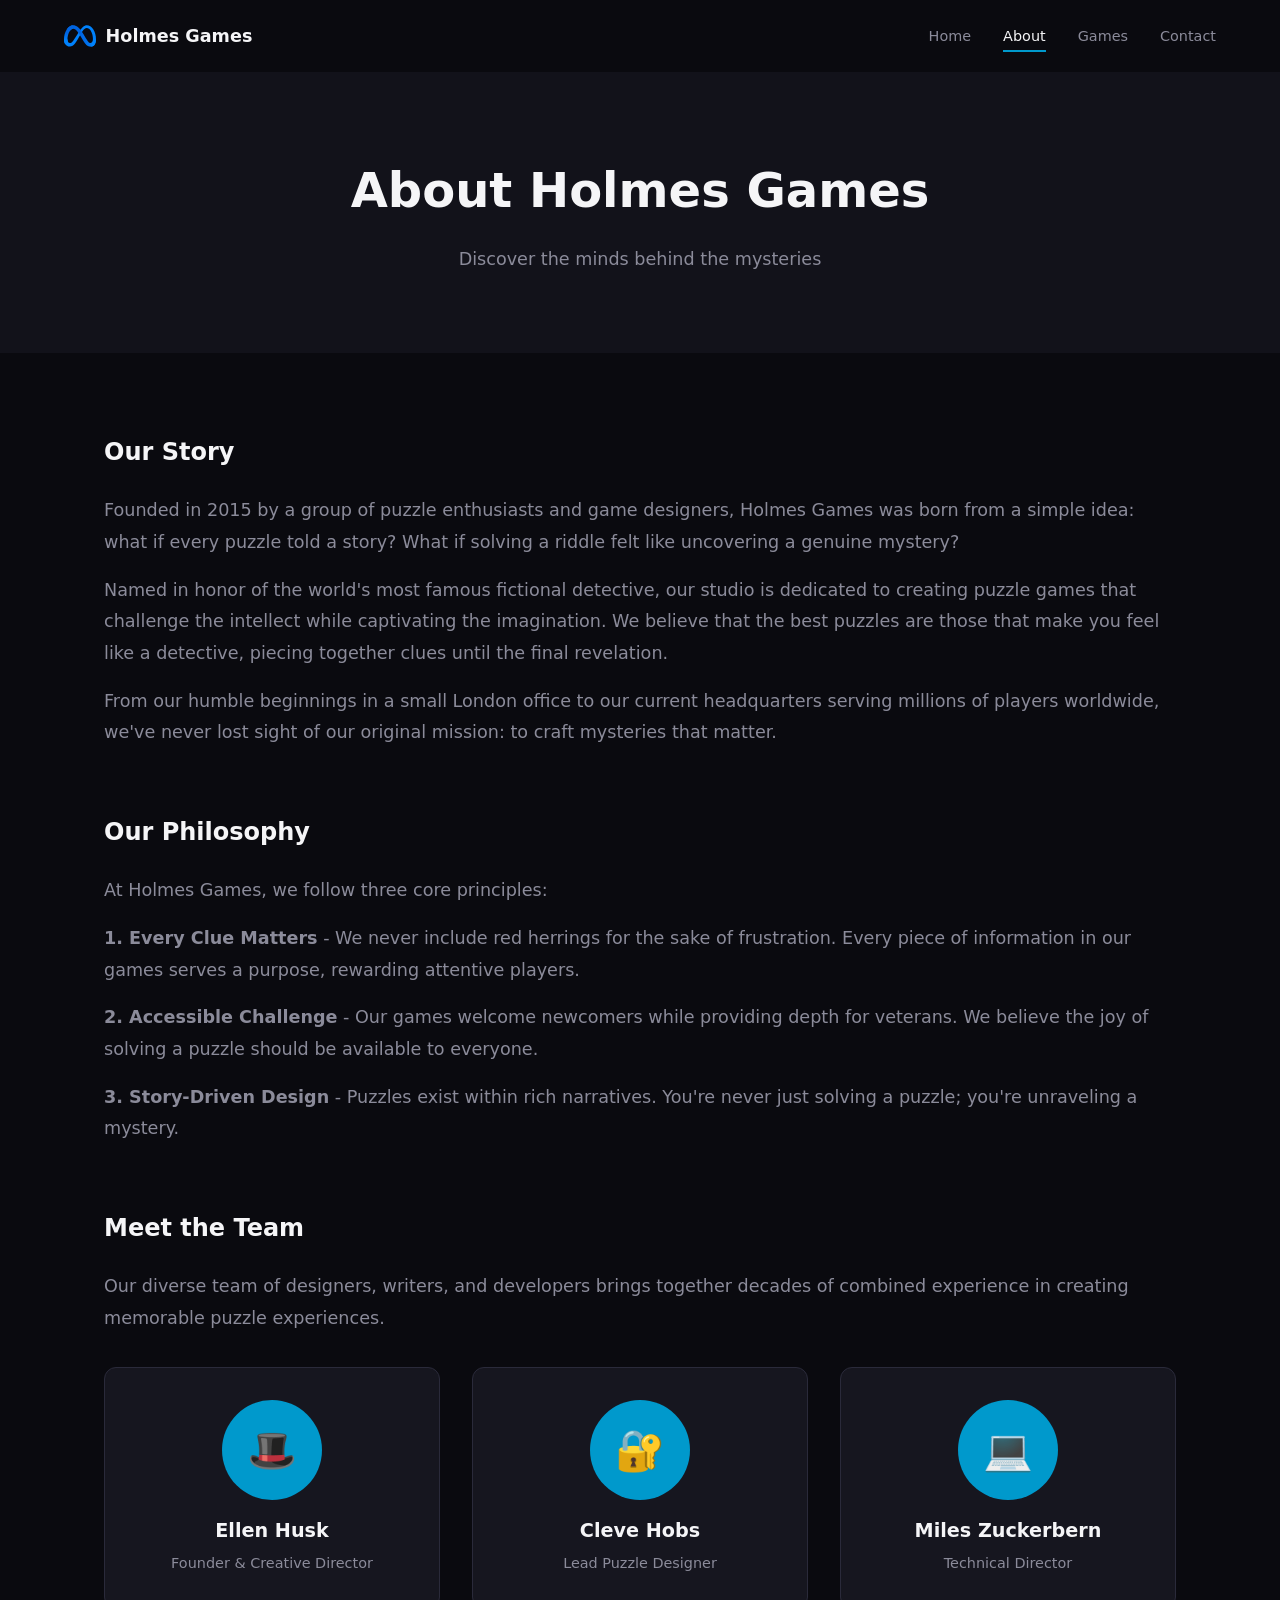
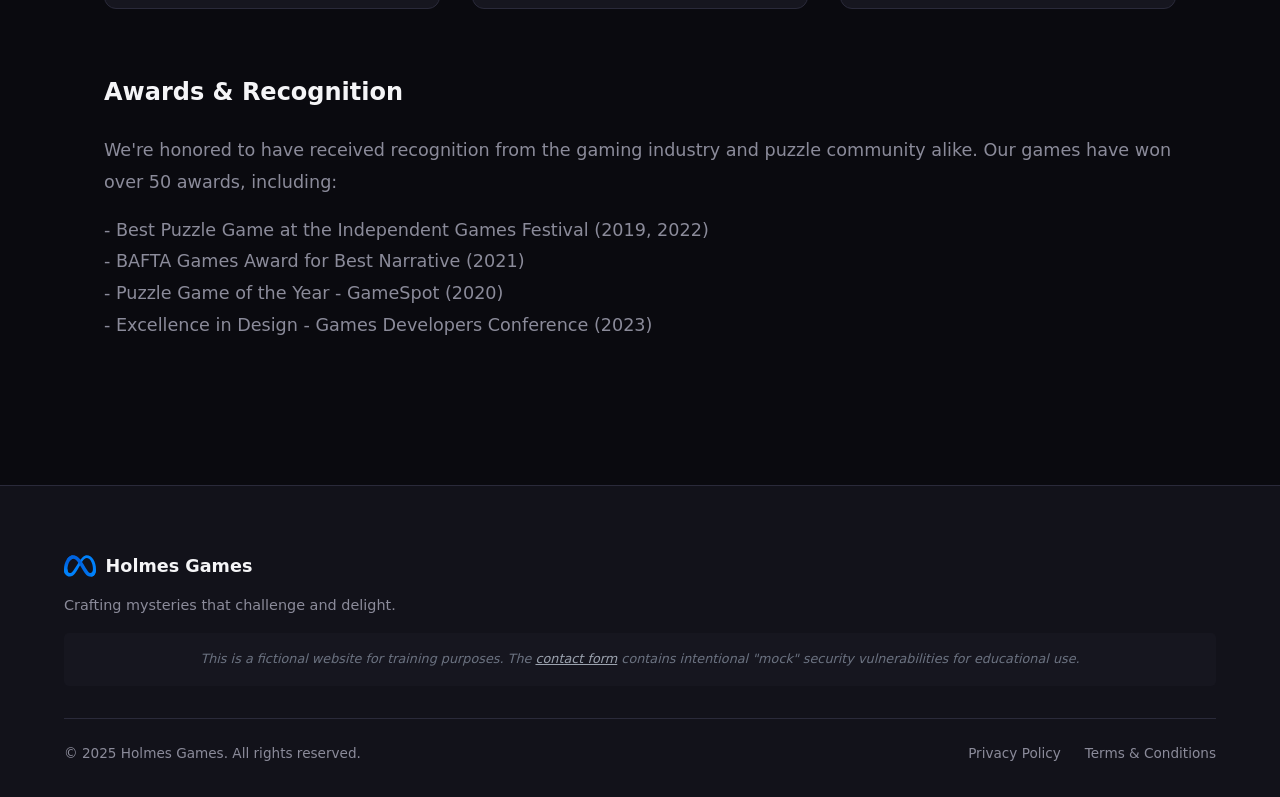
==== commit bc269e70: "update to mock actors" ====
--- a/about.html
+++ b/about.html
@@ -86,17 +86,17 @@
             <div class="team-grid">
                 <div class="team-member">
                     <div class="team-avatar">🎩</div>
-                    <h3>Dr. Eleanor Cross</h3>
+                    <h3>Ellen Husk</h3>
                     <span>Founder & Creative Director</span>
                 </div>
                 <div class="team-member">
                     <div class="team-avatar">🔐</div>
-                    <h3>Marcus Chen</h3>
+                    <h3>Cleve Hobs</h3>
                     <span>Lead Puzzle Designer</span>
                 </div>
                 <div class="team-member">
                     <div class="team-avatar">💻</div>
-                    <h3>James O'Brien</h3>
+                    <h3>Miles Zuckerbern</h3>
                     <span>Technical Director</span>
                 </div>
             </div>
